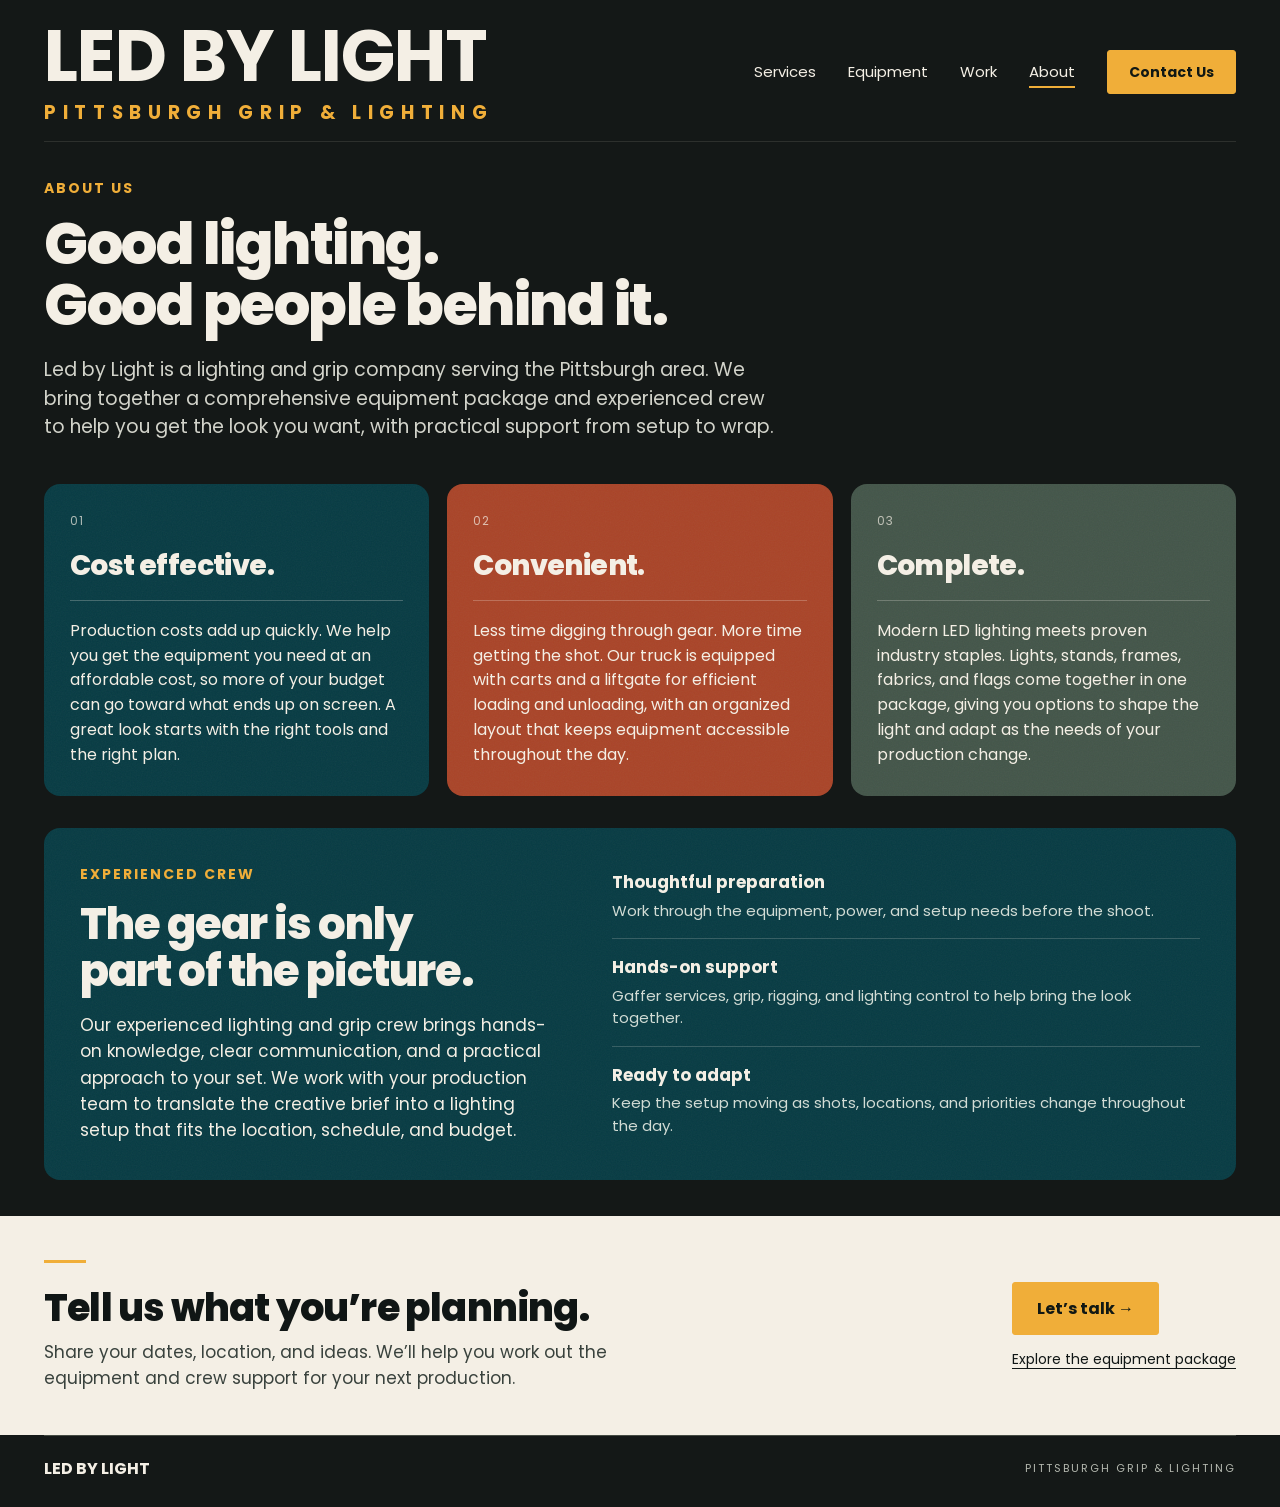
==== about/index.html @ 87aeca05 "font update for all pages" ====
<!doctype html>
<html lang="en">
<head>
  <meta charset="utf-8">
  <meta name="viewport" content="width=device-width,initial-scale=1">
  <meta name="description" content="Led by Light provides lighting and grip equipment, experienced crew, and practical on-set support for productions in the Pittsburgh area.">
  <meta name="theme-color" content="#141817">
  <title>About Us | Led by Light</title>
  <link rel="icon" href="/assets/favicon.svg" type="image/svg+xml">
  <link rel="stylesheet" href="/styles.css?v=poppins1">
  <script src="/script.js" defer></script>
  <style>
    .about-page{background:var(--charcoal);color:var(--ivory)}
    .about-page .header{position:relative;z-index:10}
    .about-page nav [aria-current="page"]{text-decoration:underline;text-decoration-color:var(--amber);text-decoration-thickness:2px;text-underline-offset:9px}
    .about-intro{border-top:1px solid #f4efe51c;padding-block:36px 42px}
    .about-kicker{margin:0 0 16px;color:var(--amber);font-size:14px;font-weight:700;letter-spacing:2px;text-transform:uppercase}
    .about-intro h1{font-family:'Poppins',Arial,sans-serif;font-size:clamp(36px,4.5vw,62px);line-height:1.06;letter-spacing:-1.5px;margin:0;max-width:900px}
    .about-lead{max-width:730px;font-size:19px;line-height:1.5;margin:20px 0 0;color:#d2d3ca}
    .about-values{display:grid;grid-template-columns:repeat(3,minmax(0,1fr));gap:18px;padding-bottom:32px}
    .about-card,.crew-panel{position:relative;isolation:isolate;overflow:hidden;border-radius:16px}
    .about-card{padding:28px 26px}
    .about-card.teal{background:var(--teal)}
    .about-card.rust{background:var(--rust)}
    .about-card.moss{background:var(--moss)}
    .about-card::before,.crew-panel::before{content:"";position:absolute;inset:0;pointer-events:none;z-index:0;opacity:.055;background-image:url("data:image/svg+xml,%3Csvg xmlns='http://www.w3.org/2000/svg' width='180' height='180'%3E%3Cfilter id='grain'%3E%3CfeTurbulence type='fractalNoise' baseFrequency='.8' numOctaves='3' stitchTiles='stitch'/%3E%3C/filter%3E%3Cpath fill='%23fff' filter='url(%23grain)' d='M0 0h180v180H0z'/%3E%3C/svg%3E")}
    .about-card>*,.crew-panel>*{position:relative;z-index:1}
    .value-number{display:block;font-size:12px;letter-spacing:1px;opacity:.7;margin-bottom:22px}
    .about-card h2{font-family:'Poppins',Arial,sans-serif;font-size:28px;line-height:1.1;letter-spacing:-.6px;margin:0 0 18px;padding-bottom:18px;border-bottom:1px solid #f4efe540}
    .about-card p{font-size:16px;line-height:1.55;margin:0}
    .crew-panel{background:var(--teal);display:grid;grid-template-columns:.9fr 1.1fr;gap:50px;padding:36px;margin-bottom:36px}
    .crew-panel h2{font-family:'Poppins',Arial,sans-serif;font-size:clamp(30px,3.4vw,44px);line-height:1.08;letter-spacing:-1px;margin:0 0 18px}
    .crew-panel p:not(.about-kicker){font-size:17px;line-height:1.55;margin:0;max-width:500px}
    .crew-support{list-style:none;margin:0;padding:0;align-self:center}
    .crew-support li{padding:16px 0;border-top:1px solid #f4efe530}
    .crew-support li:first-child{padding-top:0;border-top:0}
    .crew-support li:last-child{padding-bottom:0}
    .crew-support strong{display:block;font-size:17px;margin-bottom:5px}
    .crew-support span{display:block;font-size:15px;line-height:1.5;color:#d2dcd5}
    .about-next{border-top:1px solid var(--line);padding-block:34px 42px;display:flex;align-items:center;justify-content:space-between;gap:36px}
    .about-next h2{font-family:'Poppins',Arial,sans-serif;font-size:clamp(28px,3vw,38px);line-height:1.1;letter-spacing:-.8px;margin:0 0 12px}
    .about-next p{font-size:17px;line-height:1.5;margin:0;color:#d2d3ca;max-width:570px}
    .about-actions{display:flex;flex-direction:column;align-items:flex-start;gap:14px;flex-shrink:0}
    .about-equipment-link{font-size:14px;text-decoration:underline;text-underline-offset:4px}
    .about-equipment-link:hover{color:var(--amber)}
    .about-page .footer-bottom{border-top:0}
    @media(max-width:1000px){.about-values{gap:14px}.about-card{padding:24px 22px}.about-card h2{font-size:25px}.crew-panel{gap:30px;padding:30px}}
    @media(max-width:760px){
      .about-page .header .brand{font-size:26px}
      .about-intro{padding-block:26px 32px}
      .about-intro h1{font-size:clamp(34px,8vw,46px);letter-spacing:-1px}
      .about-lead{font-size:17px}
      .about-values{grid-template-columns:1fr;gap:16px;padding-bottom:24px}
      .value-number{margin-bottom:14px}
      .about-card h2{font-size:27px;margin-bottom:14px;padding-bottom:14px}
      .crew-panel{grid-template-columns:1fr;padding:26px 22px;gap:28px;margin-bottom:28px}
      .crew-panel p:not(.about-kicker){font-size:16px}
      .about-next{flex-direction:column;align-items:flex-start;gap:24px;padding-block:28px 34px}
    }
  </style>
<link rel="stylesheet" href="/bottom-sections.css?v=poppins1">
</head>
<body class="about-page">
  <a class="skip" href="#main">Skip to content</a>
  <header class="header wrap">
    <a class="brand" href="/" aria-label="Led by Light home">LED BY LIGHT <span class="brand-tag">PITTSBURGH GRIP &amp; LIGHTING</span></a>
    <button class="menu-toggle" aria-expanded="false" aria-controls="navigation">Menu <span aria-hidden="true">☰</span></button>
    <nav id="navigation" aria-label="Main navigation"><a href="/services">Services</a><a href="/equipment">Equipment</a><a href="/work">Work</a><a href="/about" aria-current="page">About</a><a class="button small" href="/contact">Contact Us</a></nav>
  </header>
  <main id="main">
    <section class="about-intro wrap" aria-labelledby="about-title">
      <p class="about-kicker">About us</p>
      <h1 id="about-title">Good lighting.<br>Good people behind it.</h1>
      <p class="about-lead">Led by Light is a lighting and grip company serving the Pittsburgh area. We bring together a comprehensive equipment package and experienced crew to help you get the look you want, with practical support from setup to wrap.</p>
    </section>
    <section class="about-values wrap" aria-label="How we support your production">
      <article class="about-card teal"><span class="value-number" aria-hidden="true">01</span><h2>Cost effective.</h2><p>Production costs add up quickly. We help you get the equipment you need at an affordable cost, so more of your budget can go toward what ends up on screen. A great look starts with the right tools and the right plan.</p></article>
      <article class="about-card rust"><span class="value-number" aria-hidden="true">02</span><h2>Convenient.</h2><p>Less time digging through gear. More time getting the shot. Our truck is equipped with carts and a liftgate for efficient loading and unloading, with an organized layout that keeps equipment accessible throughout the day.</p></article>
      <article class="about-card moss"><span class="value-number" aria-hidden="true">03</span><h2>Complete.</h2><p>Modern LED lighting meets proven industry staples. Lights, stands, frames, fabrics, and flags come together in one package, giving you options to shape the light and adapt as the needs of your production change.</p></article>
    </section>
    <section class="crew-panel wrap" aria-labelledby="crew-title">
      <div><p class="about-kicker">Experienced crew</p><h2 id="crew-title">The gear is only<br>part of the picture.</h2><p>Our experienced lighting and grip crew brings hands-on knowledge, clear communication, and a practical approach to your set. We work with your production team to translate the creative brief into a lighting setup that fits the location, schedule, and budget.</p></div>
      <ul class="crew-support">
        <li><strong>Thoughtful preparation</strong><span>Work through the equipment, power, and setup needs before the shoot.</span></li>
        <li><strong>Hands-on support</strong><span>Gaffer services, grip, rigging, and lighting control to help bring the look together.</span></li>
        <li><strong>Ready to adapt</strong><span>Keep the setup moving as shots, locations, and priorities change throughout the day.</span></li>
      </ul>
    </section>
    <section class="about-next wrap site-bottom" aria-labelledby="about-next-title">
      <div><h2 id="about-next-title">Tell us what you’re planning.</h2><p>Share your dates, location, and ideas. We’ll help you work out the equipment and crew support for your next production.</p></div>
      <div class="about-actions"><a class="button" href="/contact">Let’s talk <span aria-hidden="true">&nbsp;→</span></a><a class="about-equipment-link" href="/equipment">Explore the equipment package</a></div>
    </section>
  </main>
  <footer class="footer wrap"><div class="footer-bottom"><a class="brand" href="/">LED BY LIGHT</a><p>PITTSBURGH GRIP &amp; LIGHTING</p></div></footer>
</body>
</html>
---- styles.css ----
/* ==========================================================================
   Led by Light — styles.css
   Order: fonts · tokens · base · header · hero · services · package · footer
          · breakpoints (large → small) · reduced motion
   ========================================================================== */

/* ---------- Fonts ---------- */
@import url('https://fonts.googleapis.com/css2?family=Poppins:wght@400;500;600;700;800;900&display=swap');

/* ---------- Tokens ---------- */
:root{
  --charcoal:#141817;
  --ivory:#f4efe5;
  --amber:#f0ae39;
  --teal:#073b43;
  --rust:#a94428;
  --moss:#435549;
  --text:#101615;
  --line:#454b43;
}

/* ---------- Base ---------- */
*{box-sizing:border-box}
html{scroll-behavior:smooth;scroll-padding-top:24px}
body{
  margin:0;
  background:var(--charcoal);
  color:var(--ivory);
  font-family:'Poppins',Arial,sans-serif;
  font-size:18px;
  line-height:1.45;
}
button,input,select,textarea{font-family:inherit}
h1,h2,h3{font-family:'Poppins',Arial,sans-serif;font-weight:800}
a{color:inherit;text-decoration:none}
a,button{-webkit-tap-highlight-color:transparent}
a:focus-visible,button:focus-visible{outline:3px solid #fff;outline-offset:5px}
.services a:focus-visible{outline-color:var(--teal)}

.wrap{width:min(1280px,calc(100% - 88px));margin-inline:auto}

.skip{position:absolute;top:-80px;left:20px;z-index:20;padding:12px;background:var(--ivory);color:#000}
.skip:focus{top:15px}

/* ---------- Buttons ---------- */
.button{
  display:inline-flex;
  align-items:center;
  justify-content:center;
  min-height:51px;
  padding:14px 24px;
  background:var(--amber);
  color:#111814;
  font-size:16px;
  font-weight:700;
  border:1px solid var(--amber);
  border-radius:3px;
  transition:background .15s,transform .15s;
}
.button:hover{background:#ffbf51;transform:translateY(-2px)}
.button.small{min-height:44px;padding:10px 21px;font-size:14px}
.button.outline{color:var(--ivory);background:rgba(0,0,0,.14);border-color:var(--ivory)}
.button.outline:hover{background:rgba(255,255,255,.12)}

/* ---------- Hero shell (layered background) ----------
   Stacking order, bottom to top:
   linen (0) → haze (1) → logo (2) → left fade (3) → hero (4) → header (5)   */
.hero-shell{
  --hero-logo-size:150%;
  --hero-logo-position:right center;
  position:relative;
  isolation:isolate;
  background:var(--charcoal);
}
.hero-linen,
.hero-haze,
.hero-shell::before,
.hero-shell::after{position:absolute;inset:0;pointer-events:none}

.hero-linen{
  z-index:0;
  background-color:#202521;
  background-image:
    repeating-linear-gradient(0deg,#fff0 0 2px,#d9cfad12 2px 3px,#0002 3px 4px),
    repeating-linear-gradient(90deg,transparent 0 2px,#c7c1a915 2px 3px,#0002 3px 4px);
}
/* Hides the linen beneath the logo with a single alpha mask */
.hero-linen::after{
  content:"";
  position:absolute;
  inset:0;
  pointer-events:none;
  background:var(--charcoal);
  -webkit-mask-image:url('assets/hero-logo.png');
  mask-image:url('assets/hero-logo.png');
  -webkit-mask-size:auto var(--hero-logo-size);
  mask-size:auto var(--hero-logo-size);
  -webkit-mask-position:var(--hero-logo-position);
  mask-position:var(--hero-logo-position);
  -webkit-mask-repeat:no-repeat;
  mask-repeat:no-repeat;
}
.hero-haze{
  z-index:1;
  background:
    radial-gradient(ellipse at 90% 16%,#6b5031cc 0%,transparent 53%),
    radial-gradient(ellipse at 60% 95%,#18454acc 0%,transparent 55%);
}
.hero-shell::before{
  content:"";
  z-index:2;
  background:url('assets/hero-logo.png') no-repeat;
  background-position:var(--hero-logo-position);
  background-size:auto var(--hero-logo-size);
  opacity:.18;
}
.hero-shell::after{
  content:"";
  z-index:3;
  background:linear-gradient(90deg,#141817 0%,rgba(20,24,23,.96) 23%,rgba(20,24,23,.65) 44%,rgba(20,24,23,.12) 72%,transparent 100%);
}
.hero-shell>.hero{position:relative;z-index:4}
.hero-shell>.header{position:relative;z-index:5}

/* ---------- Header ---------- */
.header{
  display:flex;
  align-items:center;
  justify-content:space-between;
  gap:25px;
  min-height:116px;
  padding-top:20px;
  padding-bottom:16px;
}
.brand{
  font-family:'Poppins',Arial,sans-serif;
  font-size:29px;
  font-weight:700;
  letter-spacing:-1px;
  line-height:1;
  white-space:nowrap;
}
.header .brand{font-size:clamp(44px,6vw,72px)}
.brand-tag{
  display:block;
  margin-top:.15em;
  padding-left:.25em;
  font-family:'Poppins',Arial,sans-serif;
  font-size:15px;
  font-weight:400;
  letter-spacing:.06em;
}
.header nav{display:flex;align-items:center;gap:32px;font-size:15px}
.header nav>a:not(.button):hover{text-decoration:underline;text-underline-offset:7px}
.menu-toggle{display:none}

/* ---------- Hero ---------- */
.hero{
  display:flex;
  align-items:center;
  min-height:398.5px;
  padding-block:46.5px 75px;
}
.hero-copy{max-width:630px}
.hero h1{
  margin:0 0 10px;
  font-family:'Poppins',Arial,sans-serif;
  font-size:72px;
  font-weight:800;
  letter-spacing:-2px;
  line-height:.96;
}
.intro{margin:0 0 30px;font-size:21px;line-height:1.4}
.actions{display:flex;flex-wrap:wrap;gap:18px}

/* ---------- Services ---------- */
.services{padding:43px 0 38px;background:var(--ivory);color:var(--text)}
.services .wrap{width:calc(100% - 48px);max-width:1280px}
.services h2{
  margin:0 0 28px;
  font-size:clamp(30px,3.6vw,49px);
  letter-spacing:-1.8px;
  line-height:1.1;
}

.cards{display:grid;grid-template-columns:repeat(4,minmax(0,1fr));gap:12px}
.card{
  display:flex;
  flex-direction:column;
  min-width:0;
  padding:15px 14px 14px;
  border-radius:20px;
  transition:transform .18s,box-shadow .18s;
}
.card:hover{transform:translateY(-4px);box-shadow:0 8px 20px #0002}
.equipment{background:var(--amber)}
.gaffer{background:var(--teal);color:var(--ivory)}
.rigging{background:var(--rust);color:var(--ivory)}
.control{background:var(--moss);color:var(--ivory)}

.card img.illustration,
.control-art{width:100%;height:82px;margin:0 auto 12px;flex-shrink:0}
.card img.illustration{
  display:block;
  max-width:100%;
  object-fit:contain;
  object-position:center;
}
.control-art{display:flex;align-items:center;justify-content:center}
.control-art svg{display:block;width:96px;height:78px}

.card h3{
  margin:0 0 8px;
  min-height:43px;
  font-size:19px;
  letter-spacing:-.5px;
  line-height:1.12;
}
.card p{margin:0 0 12px;font-size:15px;line-height:1.3}
.card-link{
  display:flex;
  align-items:center;
  gap:6px;
  margin-top:auto;
  font-size:14px;
  line-height:1.25;
}
.card-link span{font-size:21px;line-height:1}

/* ---------- Truck package ---------- */
.package{
  display:grid;
  grid-template-columns:minmax(0,40%) minmax(0,60%);
  align-items:center;
  gap:0;
  padding-block:42px 48px;
}
.package-copy{min-width:0;padding-right:26px}
.package h2{
  margin:0 0 20px;
  font-size:clamp(32px,3.6vw,49px);
  letter-spacing:-1.7px;
  line-height:1.06;
}
.package p{max-width:370px;margin:0 0 24px;font-size:20px;line-height:1.4}
.truck-panel{min-width:0;padding:14px;background:var(--teal);border-radius:20px}
.truck-panel img{
  display:block;
  width:100%;
  max-width:100%;
  height:auto;
  object-fit:contain;
  object-position:center;
}

/* ---------- Footer ---------- */
.footer{border-top:1px solid var(--line)}
.footer h2{margin:0;font-size:27px;letter-spacing:-.5px}
.footer-cta{
  display:flex;
  align-items:center;
  justify-content:space-between;
  gap:20px;
  padding:29px 0;
}
.footer-bottom{
  display:flex;
  align-items:center;
  justify-content:space-between;
  gap:20px;
  padding:25px 0 30px;
  border-top:1px solid var(--line);
}
.footer-bottom .brand{font-size:16px;letter-spacing:0}
.footer-bottom p{margin:0;font-size:11px;letter-spacing:2px;color:#b4b8af}

/* ==========================================================================
   Breakpoints (large → small)
   ========================================================================== */

@media(min-width:1500px){
  .hero{min-height:458.5px}
}

@media(max-width:1050px){
  .wrap{width:calc(100% - 60px)}
  .header nav{gap:22px}
  .hero{min-height:353.5px}
}

/* Tight four-up card grid */
@media(min-width:641px) and (max-width:800px){
  .services .wrap{width:calc(100% - 32px)}
  .cards{gap:9px}
  .card{padding:13px 10px}
  .card h3{min-height:57px;font-size:17px}
  .card p{font-size:13px}
  .card-link{font-size:12px}
}

@media(max-width:760px){
  .wrap{width:calc(100% - 40px)}

  /* Header + collapsible nav */
  .header{min-height:96px;padding-top:16px;padding-bottom:12px;gap:12px}
  .header .brand{font-size:clamp(22px,5.5vw,40px);letter-spacing:-.5px}
  .header .brand-tag{font-size:clamp(8px,2vw,12px);letter-spacing:.04em}
  .menu-toggle{flex-shrink:0}
  .brand-tag{font-size:12px}
  .menu-toggle{
    display:flex;
    align-items:center;
    gap:10px;
    padding:8px 12px;
    background:transparent;
    color:var(--ivory);
    font:inherit;
    font-size:14px;
    border:1px solid #aaa7;
    border-radius:3px;
  }
  .header nav{
    display:none;
    position:absolute;
    top:100%;
    left:0;
    right:0;
    z-index:10;
    align-items:stretch;
    gap:5px;
    padding:18px;
    background:#141d1b;
    border:1px solid #6d7366;
    box-shadow:0 12px 25px #0005;
  }
  .header nav.open{display:flex;flex-direction:column}
  .header nav>a{padding:11px 12px}

  /* Hero */
  .hero-shell{--hero-logo-position:center center}
  /* Compact mobile logo; keep its linen mask aligned. */
  .hero-shell::before{background-size:86.25% auto}
  .hero-linen::after{-webkit-mask-size:86.25% auto;mask-size:86.25% auto}
  .hero-shell::after{background:linear-gradient(90deg,#141817ee,#14181788 65%,#14181733)}
  .hero{min-height:396px;padding:55.5px 0 60px}
  .hero h1{font-size:52px;letter-spacing:-1px}
  .intro{max-width:350px;font-size:18px}
  .actions{gap:12px}
  .button{min-height:48px;padding:13px 18px;font-size:14px}

  /* Services */
  .services{padding-block:32px}
  .services h2{max-width:480px;font-size:34px;letter-spacing:-1px}

  /* Package stays two-up, scaled down */
  .package{padding-block:35px}
  .package-copy{padding-right:18px}
  .package h2{font-size:clamp(22px,4.5vw,34px);letter-spacing:-.8px}
  .package p{font-size:clamp(12px,2.4vw,17px)}
  .package .button{min-height:42px;padding:10px 12px;font-size:12px}
  .truck-panel{padding:10px}

  /* Footer */
  .footer h2{font-size:26px}
  .footer-cta,
  .footer-bottom{flex-direction:column;align-items:flex-start;gap:15px}
  .footer-cta{gap:20px}
  .footer-bottom p{font-size:10px;letter-spacing:1.2px}
}

@media(max-width:640px){
  .cards{grid-template-columns:repeat(2,minmax(0,1fr))}
}

@media(max-width:400px){
  .cards{grid-template-columns:1fr}
}

/* ---------- Reduced motion ---------- */
@media(prefers-reduced-motion:reduce){
  html{scroll-behavior:auto}
  *{transition:none!important}
}

/* Contact: mirrors the truck section, with artwork on the left. */
.contact-section{display:grid;grid-template-columns:minmax(0,60%) minmax(0,40%);align-items:center;padding-block:42px 48px}
.contact-panel{min-width:0;padding:14px;background:var(--rust);border-radius:20px;height:var(--contact-panel-height,auto);aspect-ratio:8/5;display:flex;align-items:center;justify-content:center}
.contact-panel img{display:block;width:100%;height:100%;min-height:0;object-fit:contain}
.contact-copy{min-width:0;padding-left:32px}
.contact-copy h2{margin:0 0 20px;font-size:clamp(32px,3.6vw,49px);letter-spacing:-1.7px;line-height:1.06}
.contact-copy p{max-width:370px;margin:0 0 24px;font-size:20px;line-height:1.4}
@media(max-width:760px){
  .contact-section{padding-block:35px}
  .contact-panel{padding:10px}
  .contact-copy{padding-left:18px}
  .contact-copy h2{font-size:clamp(20px,4.5vw,34px);letter-spacing:-.8px}
  .contact-copy p{font-size:clamp(12px,2.4vw,17px);margin-bottom:18px}
  .contact-copy .button{min-height:42px;padding:10px 12px;font-size:12px}
}

/* Homepage feature sections: compact desktop/tablet layout. */
@media (min-width:761px){
  .package:has(> .package-copy > #package-title){
    width:min(1080px,calc(100% - 88px));
    grid-template-columns:minmax(0,1fr) minmax(0,1fr);
    gap:36px;
    padding-block:32px 36px;
  }
  .package:has(> .package-copy > #package-title) .package-copy{padding-right:0}
  .footer > .contact-section:has(#contact-title){
    width:min(1080px,100%);
    margin-inline:auto;
    grid-template-columns:minmax(0,1fr) minmax(0,1fr);
    gap:36px;
    padding-block:32px 36px;
  }
  .footer > .contact-section:has(#contact-title) .contact-copy{padding-left:0}
  .package:has(#package-title) .truck-panel,
  .footer > .contact-section:has(#contact-title) .contact-panel{
    width:100%;
    height:auto;
    aspect-ratio:8/5;
    padding:12px;
    border-radius:18px;
    display:flex;
    align-items:center;
    justify-content:center;
  }
  .package:has(#package-title) .truck-panel img,
  .footer > .contact-section:has(#contact-title) .contact-panel img{
    width:100%;height:100%;min-height:0;object-fit:contain;
  }
  .package #package-title,
  .footer > .contact-section #contact-title{
    font-size:clamp(30px,3vw,40px);
    letter-spacing:-1.2px;
    line-height:1.08;
    margin-bottom:16px;
  }
  .package:has(#package-title) .package-copy p,
  .footer > .contact-section:has(#contact-title) .contact-copy p{
    font-size:18px;line-height:1.4;margin-bottom:20px;
  }
  .package:has(#package-title) .button,
  .footer > .contact-section:has(#contact-title) .button{
    min-height:46px;padding:12px 20px;font-size:15px;
  }
}
@media (min-width:761px) and (max-width:1050px){
  .package:has(> .package-copy > #package-title){width:calc(100% - 60px)}
  .package:has(> .package-copy > #package-title),
  .footer > .contact-section:has(#contact-title){gap:28px;padding-block:28px 30px}
}

/* Shared masthead: evenly spaced tagline aligned to the company name. */
.header .brand{display:grid;grid-template-columns:minmax(0,1fr);width:max-content}
.header .brand .brand-tag{
  width:0;min-width:100%;padding-left:0;margin-top:.55em;
  font-size:.26em;line-height:1.2;font-weight:700;
  letter-spacing:.38em;word-spacing:.15em;color:var(--amber);
  text-align:left;text-align-last:auto;white-space:nowrap;
}
@media(max-width:760px){
  .header .brand{font-size:26px;letter-spacing:-.5px}
}

.header .brand .brand-tag.spaced-tagline{
  display:flex;justify-content:space-between;gap:0;
  letter-spacing:0;word-spacing:0;
}
.header .brand .brand-tag.spaced-tagline > span{flex:0 0 auto}

@media (max-width: 760px) and (orientation: portrait) {
  .hero-shell::before {
    background-size: 108% auto;
  }

  .hero-linen::after {
    -webkit-mask-size: 108% auto;
    mask-size: 108% auto;
  }
}

@media (max-width: 760px) and (orientation: portrait) {
  .hero-shell {
    --hero-logo-position: calc(50% + 25px) center;
  }

  .hero-shell::after {
    background: linear-gradient(
      90deg,
      rgba(20, 24, 23, 0.65),
      rgba(20, 24, 23, 0.32) 65%,
      rgba(20, 24, 23, 0.10)
    );
  }
}

.card.gaffer img.illustration {
  transform: scale(1.15);
  transform-origin: center;
}
---- bottom-sections.css ----
/* Shared warm-white closing section, matching the Work page. */
.site-bottom.wrap{
  width:100%;max-width:none;margin-inline:0;
  padding:44px max(44px,calc((100% - 1280px)/2));
  background:var(--ivory);color:var(--text);border-top:0;
}
.site-bottom h2,.site-bottom h3{color:var(--text)}
.site-bottom h2::before{
  content:"";display:block;width:42px;height:3px;
  background:var(--amber);margin-bottom:24px;
}
.site-bottom p,.site-bottom ol,.site-bottom .availability{color:#39423d}
.site-bottom .equipment-eyebrow,.site-bottom .services-kicker{color:#6b5027}
.site-bottom .request-details,.site-bottom .planning-note{border-left-color:var(--amber)}
.site-bottom a:focus-visible{outline-color:var(--teal)}
.site-bottom .about-equipment-link:hover{color:var(--teal)}
.contact-next{display:flex;align-items:center;justify-content:space-between;gap:38px}
.contact-next h2{
  font-family:'Poppins',Arial,sans-serif;font-size:clamp(30px,3.4vw,44px);
  line-height:1.1;letter-spacing:-1px;margin:0 0 16px;
}
.contact-next p{font-size:17px;line-height:1.5;max-width:620px;margin:0}
.contact-next .button{flex-shrink:0}
@media(max-width:1050px){.site-bottom.wrap{padding-inline:30px}}
@media(max-width:760px){
  .site-bottom.wrap{padding:34px 20px}
  .contact-next{flex-direction:column;align-items:flex-start;gap:24px}
  .contact-next h2{font-size:32px}
}
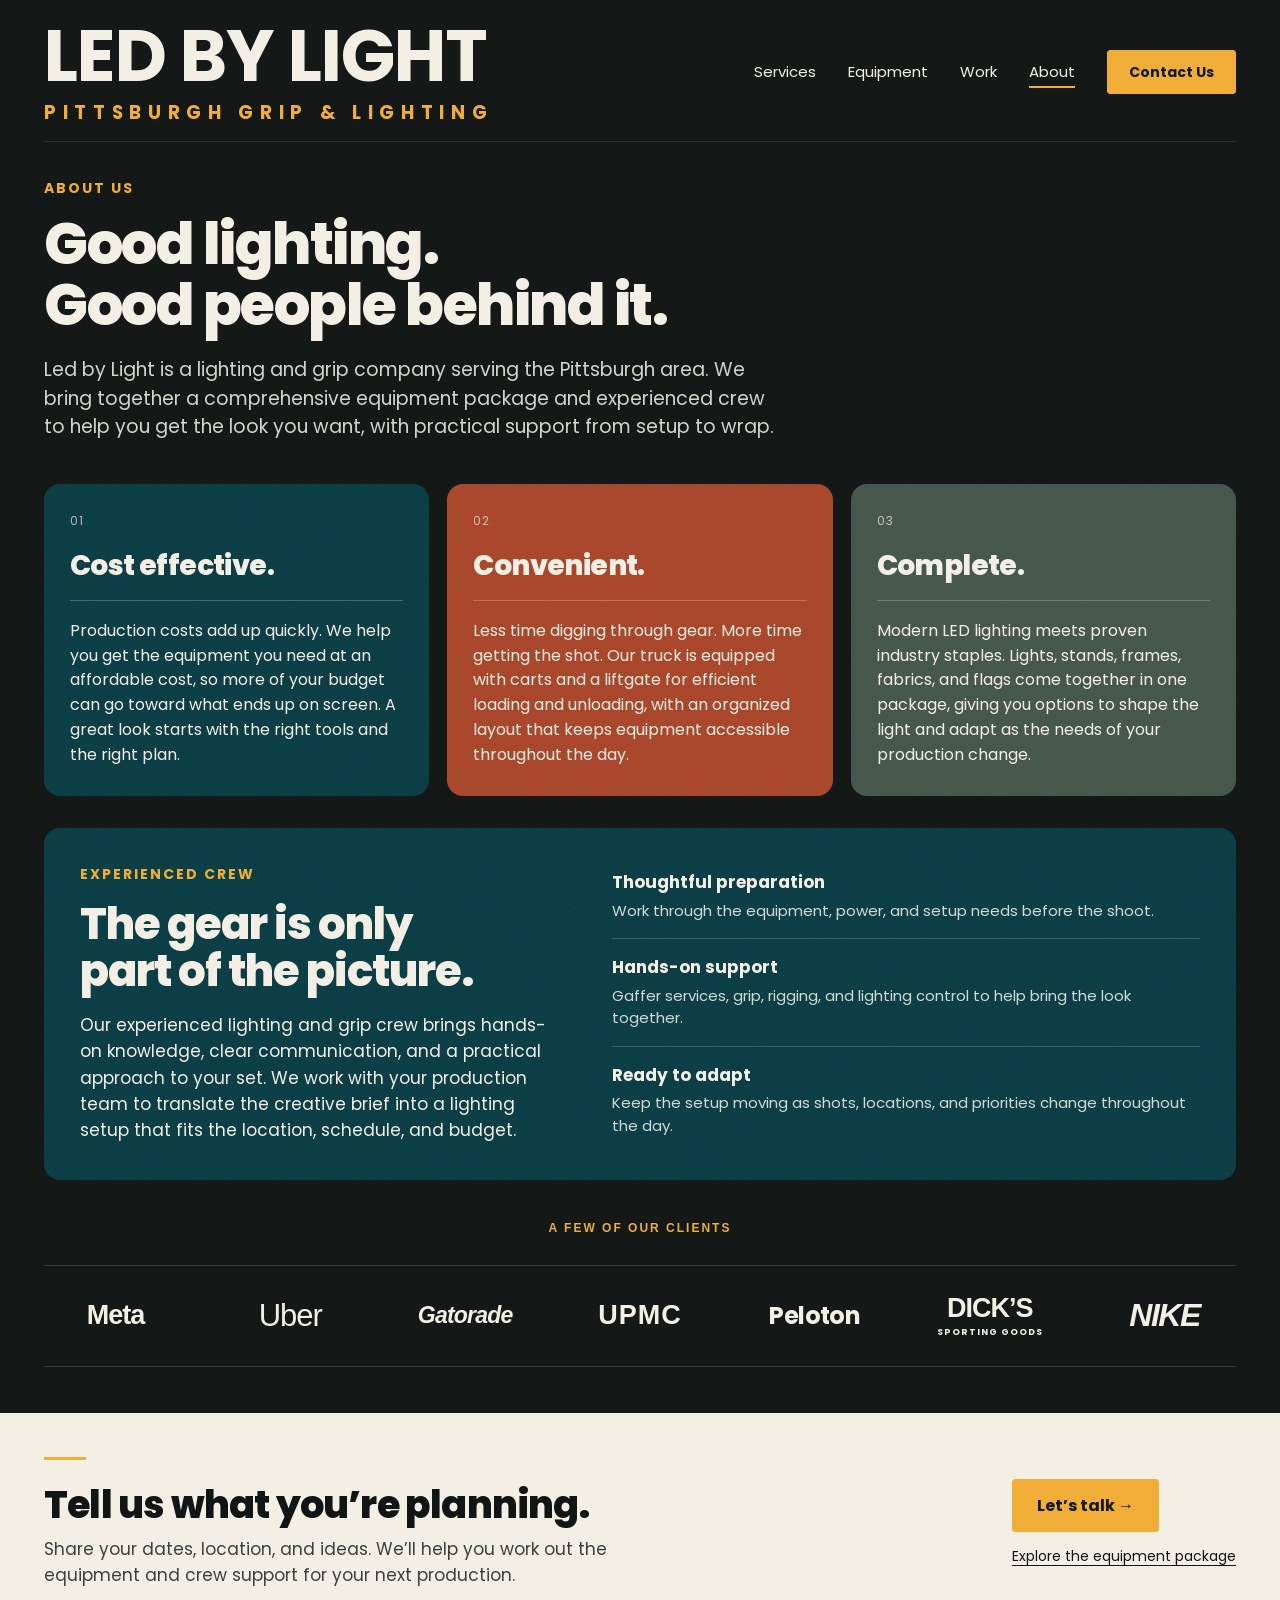
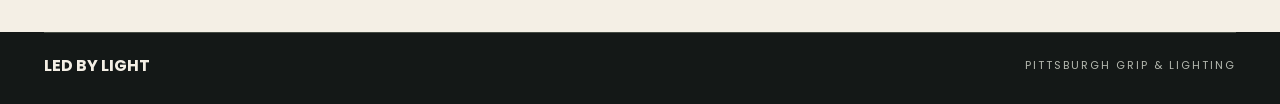
==== commit 2ef56e06: "Update index.html" ====
--- a/about/index.html
+++ b/about/index.html
@@ -37,6 +37,17 @@
     .crew-support li:last-child{padding-bottom:0}
     .crew-support strong{display:block;font-size:17px;margin-bottom:5px}
     .crew-support span{display:block;font-size:15px;line-height:1.5;color:#d2dcd5}
+    .about-clients{padding-block:4px 46px}
+    .about-clients h2{margin:0 0 28px;color:var(--amber);font-size:12px;font-weight:600;letter-spacing:2px;text-transform:uppercase;text-align:center}
+    .about-client-list{display:flex;flex-wrap:wrap;align-items:center;justify-content:center;gap:28px 32px;list-style:none;margin:0;padding:28px 0;border-top:1px solid #f4efe526;border-bottom:1px solid #f4efe526}
+    .about-client-list li{flex:1 1 110px;max-width:160px;text-align:center;font-size:27px;font-weight:600;line-height:1.1;letter-spacing:-1px}
+    .about-client-list .client-uber{font-weight:500;font-size:31px}
+    .about-client-list .client-gatorade{font-size:23px;font-weight:800;font-style:italic;letter-spacing:-.8px}
+    .about-client-list .client-upmc{font-size:27px;font-weight:600;letter-spacing:1px}
+    .about-client-list .client-peloton{font-size:24px;font-weight:700;letter-spacing:-.6px}
+    .about-client-list .client-dicks{font-size:27px;font-weight:900;letter-spacing:-1px}
+    .client-dicks span{display:block;margin-top:4px;font-size:9px;font-weight:700;letter-spacing:1px}
+    .about-client-list .client-nike{font-size:32px;font-weight:900;font-style:italic;letter-spacing:-1.5px}
     .about-next{border-top:1px solid var(--line);padding-block:34px 42px;display:flex;align-items:center;justify-content:space-between;gap:36px}
     .about-next h2{font-family:'Poppins',Arial,sans-serif;font-size:clamp(28px,3vw,38px);line-height:1.1;letter-spacing:-.8px;margin:0 0 12px}
     .about-next p{font-size:17px;line-height:1.5;margin:0;color:#d2d3ca;max-width:570px}
@@ -86,6 +97,18 @@
         <li><strong>Ready to adapt</strong><span>Keep the setup moving as shots, locations, and priorities change throughout the day.</span></li>
       </ul>
     </section>
+    <section class="about-clients wrap" aria-labelledby="clients-title">
+      <h2 id="clients-title">A few of our clients</h2>
+      <ul class="about-client-list">
+        <li>Meta</li>
+        <li class="client-uber">Uber</li>
+        <li class="client-gatorade">Gatorade</li>
+        <li class="client-upmc">UPMC</li>
+        <li class="client-peloton">Peloton</li>
+        <li class="client-dicks">DICK’S <span>SPORTING GOODS</span></li>
+        <li class="client-nike">NIKE</li>
+      </ul>
+    </section>
     <section class="about-next wrap site-bottom" aria-labelledby="about-next-title">
       <div><h2 id="about-next-title">Tell us what you’re planning.</h2><p>Share your dates, location, and ideas. We’ll help you work out the equipment and crew support for your next production.</p></div>
       <div class="about-actions"><a class="button" href="/contact">Let’s talk <span aria-hidden="true">&nbsp;→</span></a><a class="about-equipment-link" href="/equipment">Explore the equipment package</a></div>
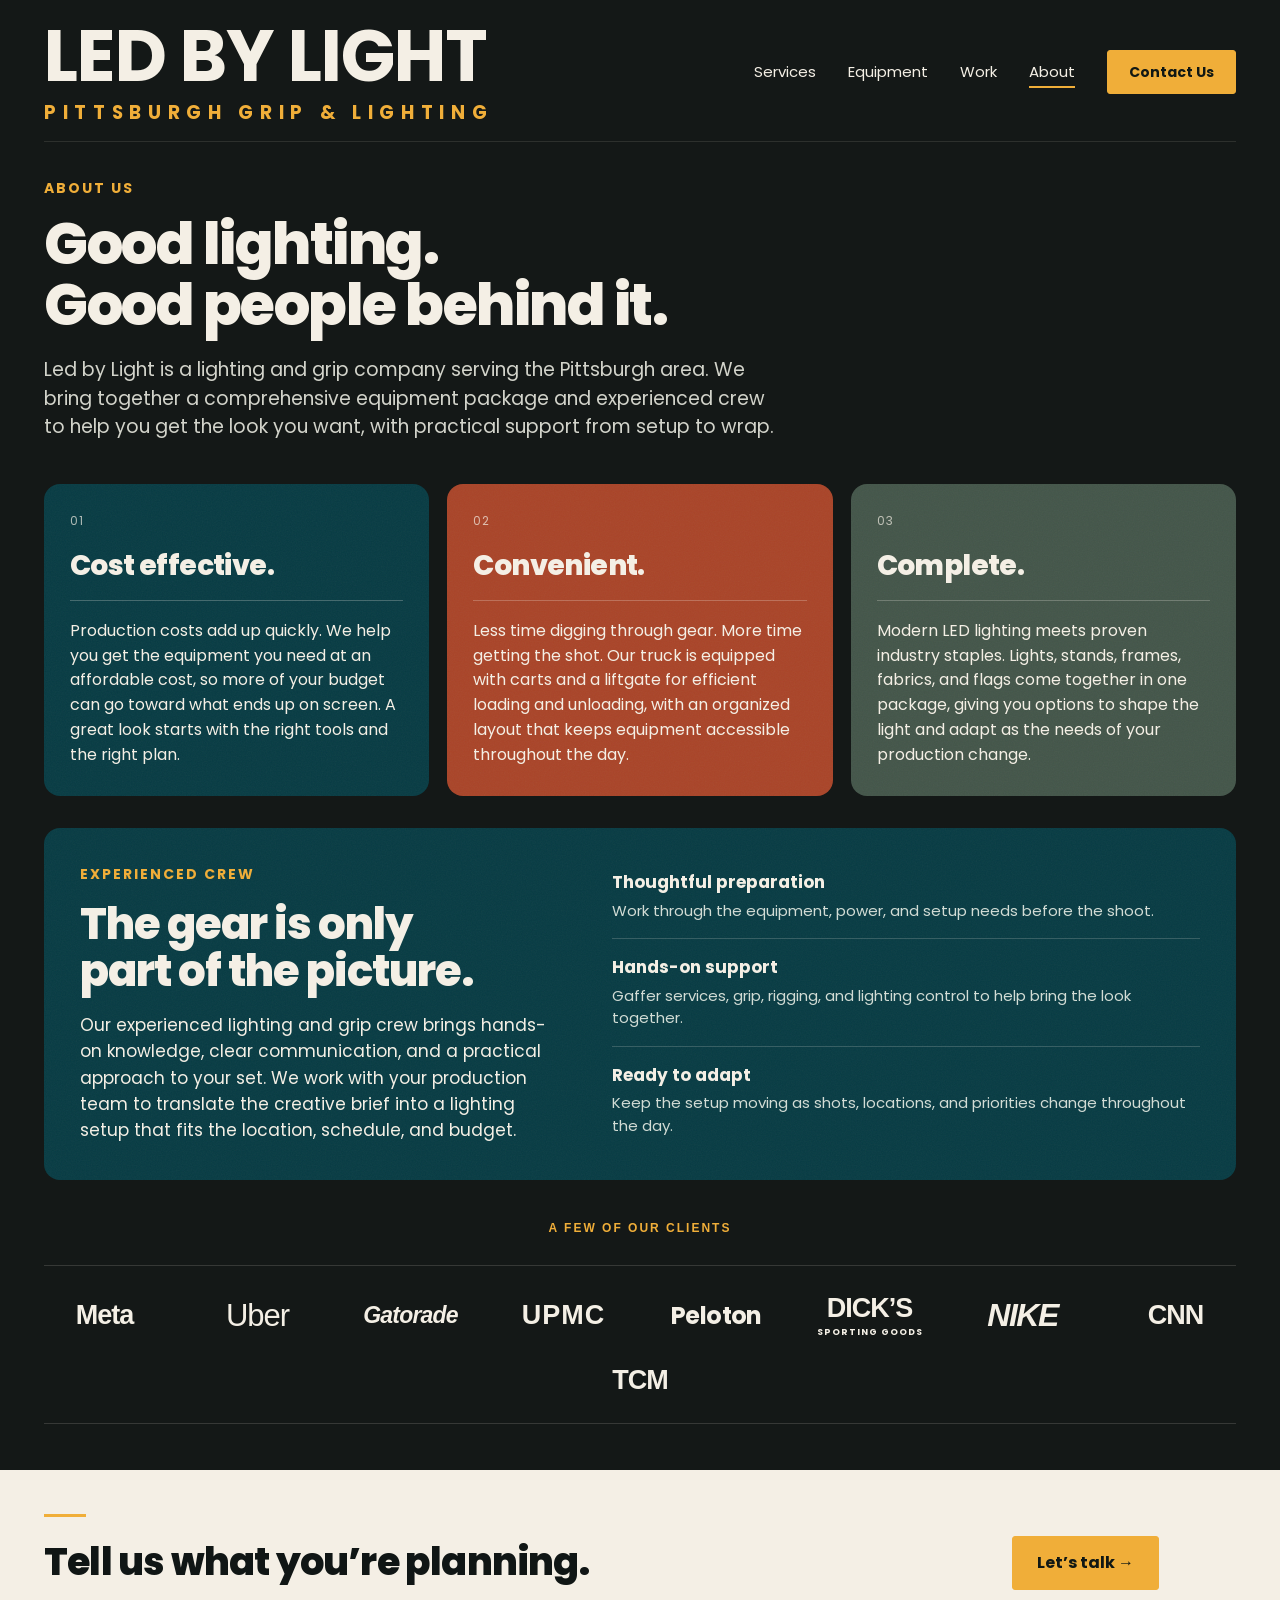
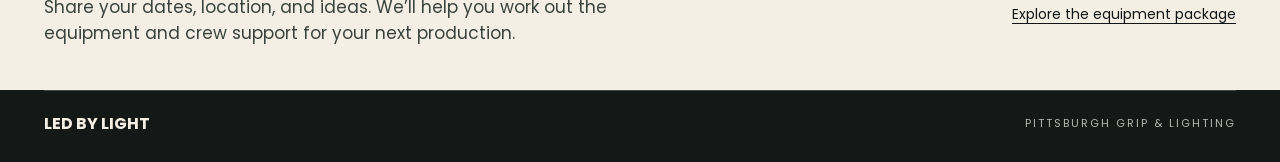
==== commit 14ab9351: "clinet list change" ====
--- a/about/index.html
+++ b/about/index.html
@@ -107,6 +107,8 @@
         <li class="client-peloton">Peloton</li>
         <li class="client-dicks">DICK’S <span>SPORTING GOODS</span></li>
         <li class="client-nike">NIKE</li>
+        <li>CNN</li>
+        <li>TCM</li>
       </ul>
     </section>
     <section class="about-next wrap site-bottom" aria-labelledby="about-next-title">
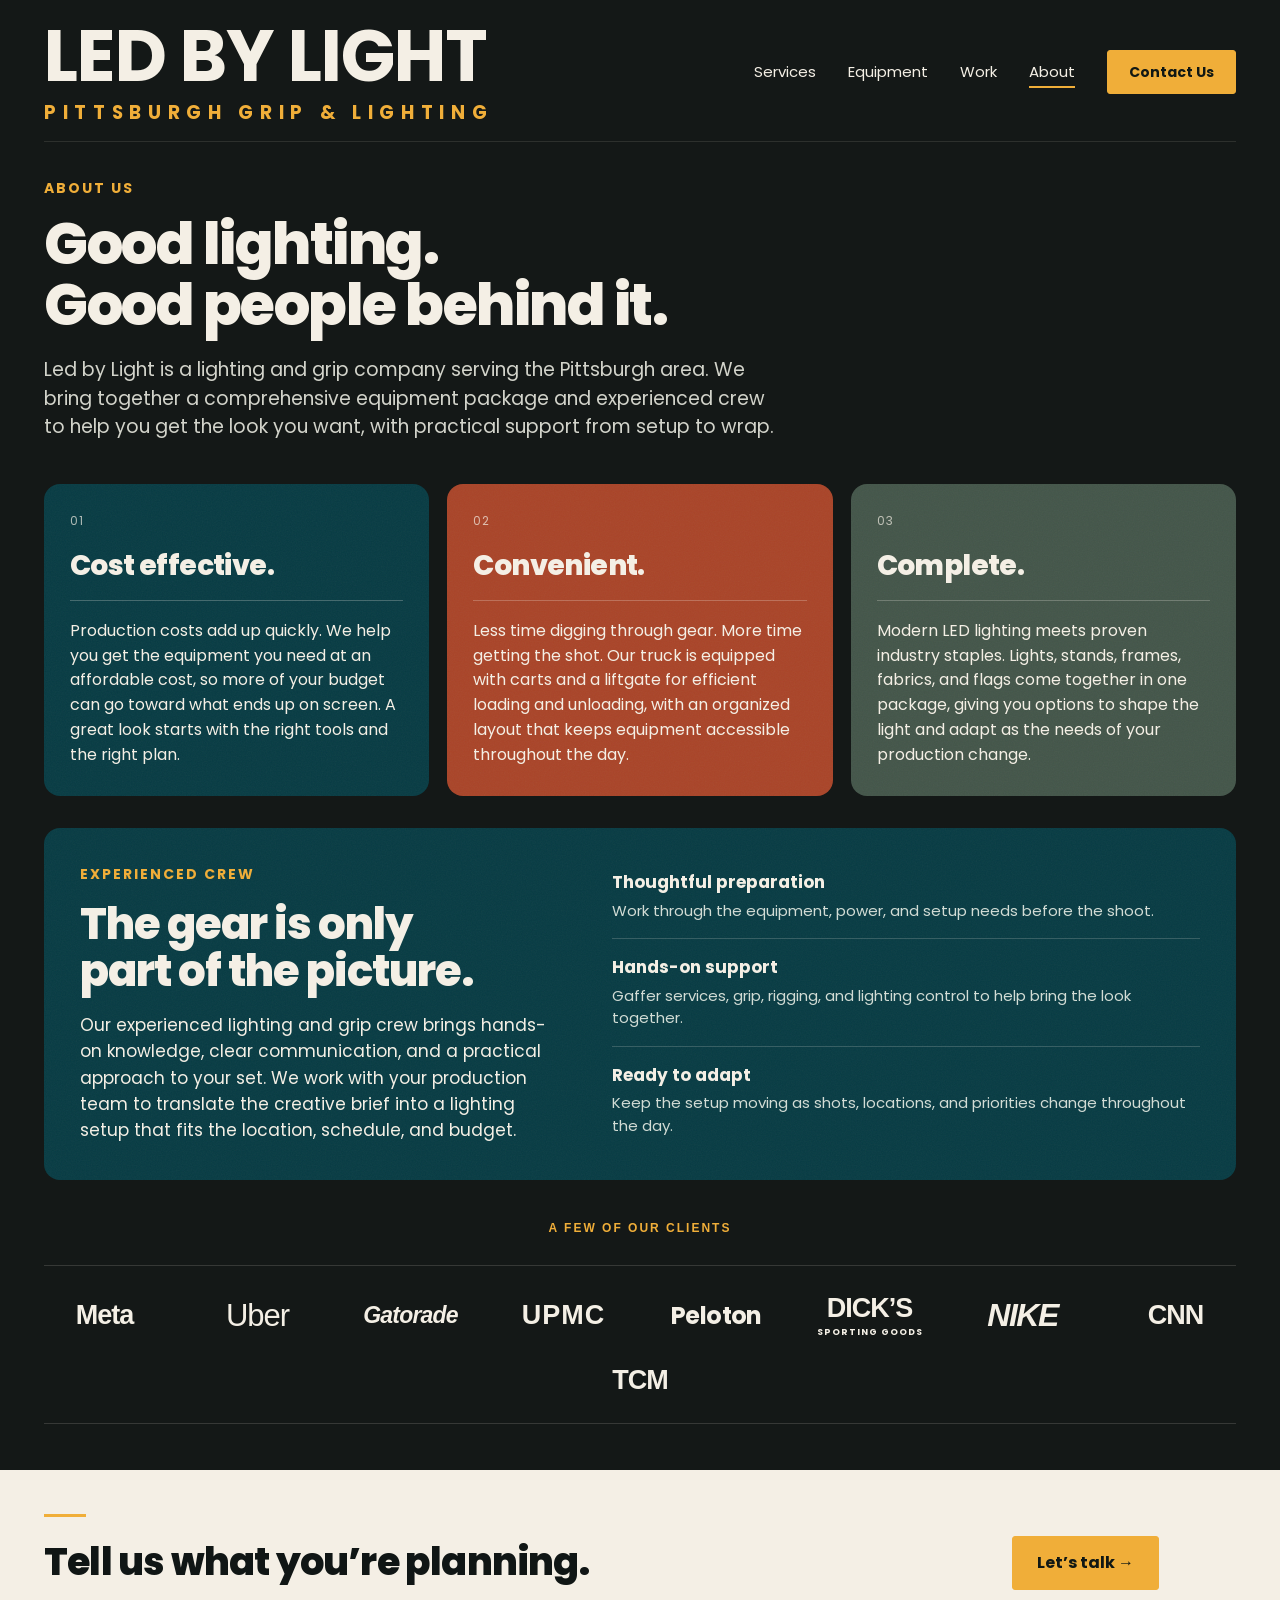
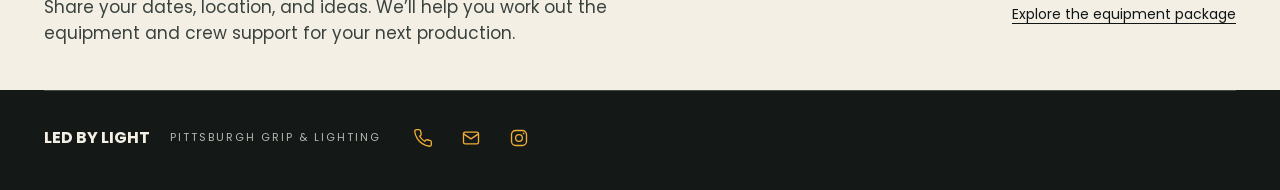
==== commit e3e65536: "footer update" ====
--- a/about/index.html
+++ b/about/index.html
@@ -7,7 +7,7 @@
   <meta name="theme-color" content="#141817">
   <title>About Us | Led by Light</title>
   <link rel="icon" href="/assets/favicon.svg" type="image/svg+xml">
-  <link rel="stylesheet" href="/styles.css?v=poppins1">
+  <link rel="stylesheet" href="/styles.css?v=shared-footer1">
   <script src="/script.js" defer></script>
   <style>
     .about-page{background:var(--charcoal);color:var(--ivory)}
@@ -116,6 +116,31 @@
       <div class="about-actions"><a class="button" href="/contact">Let’s talk <span aria-hidden="true">&nbsp;→</span></a><a class="about-equipment-link" href="/equipment">Explore the equipment package</a></div>
     </section>
   </main>
-  <footer class="footer wrap"><div class="footer-bottom"><a class="brand" href="/">LED BY LIGHT</a><p>PITTSBURGH GRIP &amp; LIGHTING</p></div></footer>
+  <footer class="footer wrap">
+    <div class="footer-bottom">
+      <div class="footer-brand-group">
+        <a class="brand" href="/">LED BY LIGHT</a>
+        <p class="footer-tagline">PITTSBURGH GRIP &amp; LIGHTING</p>
+        <a class="footer-contact-icon" href="tel:+14122237418" aria-label="Call Led by Light at 412-223-7418" title="Call 412-223-7418">
+          <svg width="24" height="24" viewBox="0 0 24 24" fill="none" stroke="currentColor" stroke-width="1.8" stroke-linecap="round" stroke-linejoin="round" aria-hidden="true" focusable="false">
+            <path d="M22 16.9v3a2 2 0 0 1-2.2 2 19.8 19.8 0 0 1-8.6-3.1 19.5 19.5 0 0 1-6-6A19.8 19.8 0 0 1 2.1 4.2 2 2 0 0 1 4.1 2h3a2 2 0 0 1 2 1.7c.1 1 .4 1.9.7 2.8a2 2 0 0 1-.5 2.1L8 9.9a16 16 0 0 0 6 6l1.3-1.3a2 2 0 0 1 2.1-.5c.9.3 1.8.6 2.8.7a2 2 0 0 1 1.8 2.1Z"/>
+          </svg>
+        </a>
+        <a class="footer-contact-icon" href="mailto:jim@ledbylight.net" aria-label="Email Led by Light at jim@ledbylight.net" title="Email jim@ledbylight.net">
+          <svg width="24" height="24" viewBox="0 0 24 24" fill="none" stroke="currentColor" stroke-width="1.8" stroke-linecap="round" stroke-linejoin="round" aria-hidden="true" focusable="false">
+            <rect x="3" y="5" width="18" height="14" rx="2"/>
+            <path d="m3 7 9 6 9-6"/>
+          </svg>
+        </a>
+        <a class="footer-instagram" href="https://www.instagram.com/ledbylight_pgh/" target="_blank" rel="noopener noreferrer" aria-label="Led by Light on Instagram (@ledbylight_pgh)">
+          <svg width="24" height="24" viewBox="0 0 24 24" fill="none" stroke="currentColor" stroke-width="1.8" aria-hidden="true" focusable="false">
+            <rect x="3" y="3" width="18" height="18" rx="5"/>
+            <circle cx="12" cy="12" r="4"/>
+            <circle cx="17.5" cy="6.5" r="1" fill="currentColor" stroke="none"/>
+          </svg>
+        </a>
+      </div>
+    </div>
+  </footer>
 </body>
 </html>
--- a/styles.css
+++ b/styles.css
@@ -273,6 +273,20 @@
 }
 .footer-bottom .brand{font-size:16px;letter-spacing:0}
 .footer-bottom p{margin:0;font-size:11px;letter-spacing:2px;color:#b4b8af}
+.footer-brand-group{display:flex;align-items:center;flex-wrap:wrap;gap:4px}
+.footer-brand-group .brand{margin-right:16px}
+.footer-brand-group .footer-tagline{margin-right:16px}
+.footer-instagram,.footer-contact-icon{
+  display:inline-flex;align-items:center;justify-content:center;
+  min-width:44px;min-height:44px;border-radius:50%;
+  color:var(--amber);
+  transition:background-color .2s ease,color .2s ease,transform .2s ease;
+}
+.footer-instagram svg,.footer-contact-icon svg{width:20px;height:20px;stroke-width:1.6}
+.footer-instagram:hover,.footer-contact-icon:hover{
+  background-color:#f0ae3914;color:#ffd17a;transform:translateY(-2px);
+}
+.footer-instagram:focus-visible,.footer-contact-icon:focus-visible{outline-color:var(--amber)}
 
 /* ==========================================================================
    Breakpoints (large → small)
